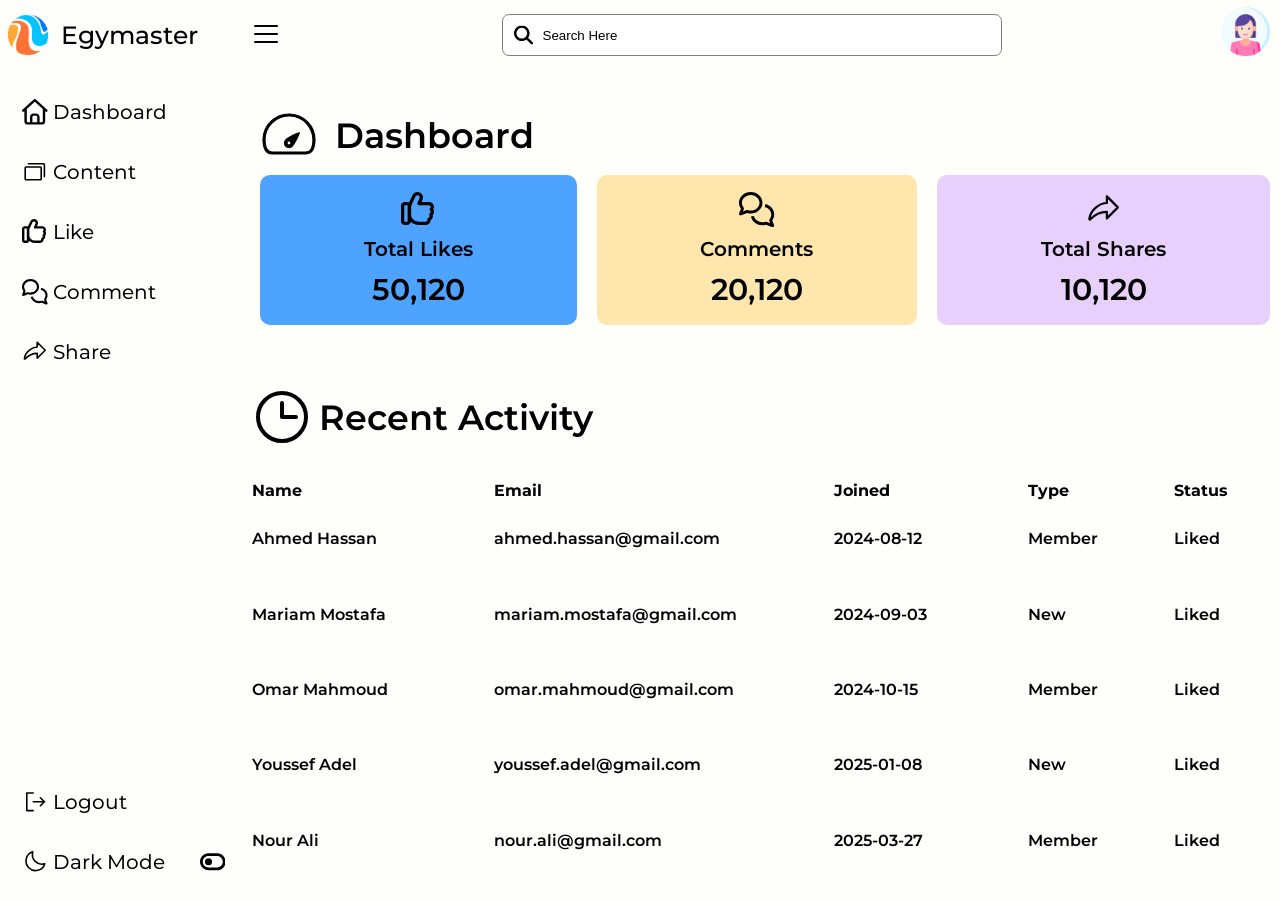
==== dash.html @ 86c59e16 "Add files via upload" ====
<!DOCTYPE html>
<html lang="en">
<head>
    <meta charset="UTF-8">
    <meta name="viewport" content="width=device-width, initial-scale=1.0">
    <title>Egymaster</title>
    <link rel="stylesheet" href="dash.css">
    <link rel="stylesheet" href="assets/fontawesome/css/all.min.css">
</head>

<body>

    <div class="myLayout">

        <aside class="mySide">

            <a class="myLogo" href="#link">
                <img src="assets/brand.png" alt="">
                <span class="sidebarText">Egymaster</span>
            </a>

            <nav>
                <ul id="main-links">
                    <li>
                        <a href="#link">
                            <svg class="myIcon" xmlns="http://www.w3.org/2000/svg" viewBox="0 0 512 512"> <path fill="currentColor" d="M240 6.1c9.1-8.2 22.9-8.2 32 0l232 208c9.9 8.8 10.7 24 1.8 33.9s-24 10.7-33.9 1.8l-8-7.2 0 205.3c0 35.3-28.7 64-64 64l-288 0c-35.3 0-64-28.7-64-64l0-205.3-8 7.2c-9.9 8.8-25 8-33.9-1.8s-8-25 1.8-33.9L240 6.1zm16 50.1L96 199.7 96 448c0 8.8 7.2 16 16 16l48 0 0-104c0-39.8 32.2-72 72-72l48 0c39.8 0 72 32.2 72 72l0 104 48 0c8.8 0 16-7.2 16-16l0-248.3-160-143.4zM208 464l96 0 0-104c0-13.3-10.7-24-24-24l-48 0c-13.3 0-24 10.7-24 24l0 104z"/></svg>
                            <span class="sidebarText">Dashboard</span>
                        </a>
                    </li>
                    <li>
                        <a href="#link">
                            <svg class="myIcon" xmlns="http://www.w3.org/2000/svg" viewBox="0 0 256 256"> <rect width="256" height="256" fill="none"/><rect x="32" y="80" width="160" height="128" rx="8" fill="none" stroke="currentColor" stroke-linecap="round" stroke-linejoin="round" stroke-width="16"/><path d="M64,48H216a8,8,0,0,1,8,8V176" fill="none" stroke="currentColor" stroke-linecap="round" stroke-linejoin="round" stroke-width="16"/></svg>
                            <span class="sidebarText">Content</span>
                        </a>
                    </li>
                    <li>
                        <a href="#link">
                            <svg class="myIcon" xmlns="http://www.w3.org/2000/svg" viewBox="0 0 512 512"> <path fill="currentColor" d="M171.5 38.8C192.3 4 236.5-10 274 7.6l7.2 3.8C316 32.3 330 76.5 312.4 114l0 0-14.1 30 109.7 0 7.4 .4c36.3 3.7 64.6 34.4 64.6 71.6 0 13.2-3.6 25.4-9.8 36 6.1 10.6 9.7 22.8 9.8 36 0 18.3-6.9 34.8-18 47.5 1.3 5.3 2 10.8 2 16.5 0 25.1-12.9 47-32.2 59.9-1.9 35.5-29.4 64.2-64.4 67.7l-7.4 .4-104.1 0c-18 0-35.9-3.4-52.6-9.9l-7.1-3-.7-.3-6.6-3.2-.7-.3-12.2-6.5c-12.3-6.5-23.3-14.7-32.9-24.1-4.1 26.9-27.3 47.4-55.3 47.4l-32 0c-30.9 0-56-25.1-56-56L0 200c0-30.9 25.1-56 56-56l32 0c10.8 0 20.9 3.1 29.5 8.5l50.1-106.5 .6-1.2 2.7-5 .6-.9zM56 192c-4.4 0-8 3.6-8 8l0 224c0 4.4 3.6 8 8 8l32 0c4.4 0 8-3.6 8-8l0-224c0-4.4-3.6-8-8-8l-32 0zM253.6 51c-14.8-6.9-32.3-1.6-40.7 12l-2.2 4-56.8 120.9c-3.5 7.5-5.5 15.5-6 23.7l-.1 4.2 0 112.9 .2 7.9c2.4 32.7 21.4 62.1 50.7 77.7l11.5 6.1 6.3 3.1c12.4 5.6 25.8 8.5 39.4 8.5l104.1 0 2.4-.1c12.1-1.2 21.6-11.5 21.6-23.9l-.2-2.6c-.1-.9-.2-1.7-.4-2.6-2.7-12.1 4.3-24.2 16-28 9.7-3.1 16.6-12.2 16.6-22.8 0-4.3-1.1-8.2-3.1-11.8-6.3-11.1-2.8-25.2 8-32 6.8-4.3 11.2-11.8 11.2-20.2 0-7.1-3.1-13.5-8.2-18-5.2-4.6-8.2-11.1-8.2-18s3-13.4 8.2-18c5.1-4.5 8.2-10.9 8.2-18l-.1-2.4c-1.1-11.3-10.1-20.3-21.4-21.4l-2.4-.1-147.5 0c-8.2 0-15.8-4.2-20.2-11.1-4.4-6.9-5-15.7-1.5-23.1L269 93.6c7-15 1.4-32.7-12.5-41L253.6 51z"/></svg>
                            <span class="sidebarText">Like</span>
                        </a>
                    </li>
                    <li>
                        <a href="#link">
                            <svg class="myIcon" xmlns="http://www.w3.org/2000/svg" viewBox="0 0 576 512"> <path fill="currentColor" d="M76.2 258.7c6.1-15.2 4-32.6-5.6-45.9-14.5-20.1-22.6-43.7-22.6-68.8 0-66.8 60.5-128 144-128s144 61.2 144 128-60.5 128-144 128c-15.9 0-31.1-2.3-45.3-6.5-10.3-3.1-21.4-2.5-31.4 1.5l-50.4 20.2 11.4-28.5zM0 144c0 35.8 11.6 69.1 31.7 96.8L1.9 315.2c-1.3 3.2-1.9 6.6-1.9 10 0 14.8 12 26.8 26.8 26.8 3.4 0 6.8-.7 10-1.9l96.3-38.5c18.6 5.5 38.4 8.4 58.9 8.4 106 0 192-78.8 192-176S298-32 192-32 0 46.8 0 144zM384 512c20.6 0 40.3-3 58.9-8.4l96.3 38.5c3.2 1.3 6.6 1.9 10 1.9 14.8 0 26.8-12 26.8-26.8 0-3.4-.7-6.8-1.9-10l-29.7-74.4c20-27.8 31.7-61.1 31.7-96.8 0-82.4-61.7-151.5-145-170.7-1.6 16.3-5.1 31.9-10.1 46.9 63.9 14.8 107.2 67.3 107.2 123.9 0 25.1-8.1 48.7-22.6 68.8-9.6 13.3-11.7 30.6-5.6 45.9l11.4 28.5-50.4-20.2c-10-4-21.1-4.5-31.4-1.5-14.2 4.2-29.4 6.5-45.3 6.5-72.2 0-127.1-45.7-140.7-101.2-15.6 3.2-31.7 5-48.1 5.2 16.4 81.9 94.7 144 188.8 144z"/></svg>
                            <span class="sidebarText">Comment</span>
                        </a>
                    </li>
                    <li>
                        <a href="#link">
                            <svg class="myIcon" xmlns="http://www.w3.org/2000/svg" viewBox="0 0 256 256"> <rect width="256" height="256" fill="none"/><path d="M30.93,198.72C47.39,181.19,90.6,144,152,144v48l80-80L152,32V80C99.2,80,31.51,130.45,24,195.54A4,4,0,0,0,30.93,198.72Z" fill="none" stroke="currentColor" stroke-linecap="round" stroke-linejoin="round" stroke-width="16"/></svg>
                            <span class="sidebarText">Share</span>
                        </a>
                    </li>
                </ul>
                            
                <ul id="bottom-links">
                    <li>
                        <a href="#link">
                            <svg class="myIcon" xmlns="http://www.w3.org/2000/svg" viewBox="0 0 256 256"><rect width="256" height="256" fill="none"/><polyline points="112 40 48 40 48 216 112 216" fill="none" stroke="currentColor" stroke-linecap="round" stroke-linejoin="round" stroke-width="16"/><line x1="112" y1="128" x2="224" y2="128" fill="none" stroke="currentColor" stroke-linecap="round" stroke-linejoin="round" stroke-width="16"/><polyline points="184 88 224 128 184 168" fill="none" stroke="currentColor" stroke-linecap="round" stroke-linejoin="round" stroke-width="16"/></svg>
                            <span class="sidebarText">Logout</span>
                        </a>
                    </li>
                    <li>
                        <a id="darkModeAnchor" href="#link">
                            <svg id="darkModeMoon" class="myIcon" xmlns="http://www.w3.org/2000/svg" viewBox="0 0 256 256"><rect width="256" height="256" fill="none"/><path d="M108.11,28.11A96.09,96.09,0,0,0,227.89,147.89,96,96,0,1,1,108.11,28.11Z" fill="none" stroke="currentColor" stroke-linecap="round" stroke-linejoin="round" stroke-width="16"/></svg>
                            <span class="sidebarText">Dark Mode</span>
                            <svg id="darkModeIcon" class="myIcon" xmlns="http://www.w3.org/2000/svg" viewBox="0 0 576 512"> 
                                <g class="state-off"><path d="M384 128c70.7 0 128 57.3 128 128S454.7 384 384 384l-192 0c-70.7 0-128-57.3-128-128s57.3-128 128-128l192 0zM576 256c0-106-86-192-192-192L192 64C86 64 0 150 0 256S86 448 192 448l192 0c106 0 192-86 192-192zM192 336a80 80 0 1 0 0-160 80 80 0 1 0 0 160z"/></g>
                                <g class="state-on" style="display: none;"><path d="M192 64C86 64 0 150 0 256S86 448 192 448l192 0c106 0 192-86 192-192S490 64 384 64L192 64zm192 96a96 96 0 1 1 0 192 96 96 0 1 1 0-192z"/></g>
                            </svg>
                        </a>
                    </li>
                </ul>

            </nav>
        </aside>

        <main>
            <nav class="myNav">
                <button id="listIcon" aria-expanded="false" aria-controls="sidebarText"> 
                    <svg class="myIcon" xmlns="http://www.w3.org/2000/svg" viewBox="0 0 256 256"><rect width="256" height="256" fill="none"/><line x1="40" y1="128" x2="216" y2="128" fill="none" stroke="currentColor" stroke-linecap="round" stroke-linejoin="round" stroke-width="16"/><line x1="40" y1="64" x2="216" y2="64" fill="none" stroke="currentColor" stroke-linecap="round" stroke-linejoin="round" stroke-width="16"/><line x1="40" y1="192" x2="216" y2="192" fill="none" stroke="currentColor" stroke-linecap="round" stroke-linejoin="round" stroke-width="16"/></svg>
                    <!-- list icon -->

                </button>
        
                <form class="searchForm" role="search">
                    <svg class="myIcon" xmlns="http://www.w3.org/2000/svg" viewBox="0 0 512 512"> <path d="M416 208c0 45.9-14.9 88.3-40 122.7L502.6 457.4c12.5 12.5 12.5 32.8 0 45.3s-32.8 12.5-45.3 0L330.7 376C296.3 401.1 253.9 416 208 416 93.1 416 0 322.9 0 208S93.1 0 208 0 416 93.1 416 208zM208 352a144 144 0 1 0 0-288 144 144 0 1 0 0 288z"/></svg>
                    <!-- search icon -->

                    <input class="searchBar" type="search" placeholder="Search Here" aria-label="Search"/>
                </form>
        
                <div id="navProfile">
                    <img src="assets/profile.png" alt="">
                </div>
            </nav>

            <div id="dashboard">
                <div class="header">
                    <svg class="myIcon" style="fill-rule:evenodd;clip-rule:evenodd;stroke-linejoin:round;stroke-miterlimit:2;">
                        <g>
                            <path d="M55.479,59L22.519,59C18.746,59 15.433,56.615 14.275,53.065C13.392,50.356 12.964,47.525 13.002,44.65C13.192,30.215 25.345,18.532 39.903,19.015C53.977,19.497 65,30.911 65,45C65,47.708 64.585,50.378 63.767,52.934C62.605,56.562 59.274,59 55.479,59ZM39.025,21C25.95,21 15.174,31.621 15.002,44.676C14.967,47.331 15.362,49.945 16.176,52.445C17.065,55.169 19.614,57 22.519,57L55.479,57C58.402,57 60.967,55.121 61.862,52.324C62.617,49.965 63,47.501 63,45C63,31.994 52.825,21.458 39.835,21.014C39.564,21.005 39.295,21 39.025,21Z" style="fill-rule:nonzero;"/>
                            <path d="M42.146,51.218C40.389,52.975 37.539,52.975 35.782,51.218C34.025,49.461 34.025,46.611 35.782,44.854C37.539,43.097 48.51,37.076 49.217,37.783C49.924,38.49 43.904,49.46 42.146,51.218ZM39,46C37.895,46 37,46.895 37,48C37,49.105 37.895,50 39,50C40.105,50 41,49.105 41,48C41,46.895 40.105,46 39,46Z" style="fill-rule:nonzero;"/>
                        </g>
                    </svg>
                    <span>Dashboard</span>
                </div>

                <div id="dashCards">
                    <div class="dashCard" id="dc1">
                        <svg class="myIcon" xmlns="http://www.w3.org/2000/svg" viewBox="0 0 512 512"> <path d="M171.5 38.8C192.3 4 236.5-10 274 7.6l7.2 3.8C316 32.3 330 76.5 312.4 114l0 0-14.1 30 109.7 0 7.4 .4c36.3 3.7 64.6 34.4 64.6 71.6 0 13.2-3.6 25.4-9.8 36 6.1 10.6 9.7 22.8 9.8 36 0 18.3-6.9 34.8-18 47.5 1.3 5.3 2 10.8 2 16.5 0 25.1-12.9 47-32.2 59.9-1.9 35.5-29.4 64.2-64.4 67.7l-7.4 .4-104.1 0c-18 0-35.9-3.4-52.6-9.9l-7.1-3-.7-.3-6.6-3.2-.7-.3-12.2-6.5c-12.3-6.5-23.3-14.7-32.9-24.1-4.1 26.9-27.3 47.4-55.3 47.4l-32 0c-30.9 0-56-25.1-56-56L0 200c0-30.9 25.1-56 56-56l32 0c10.8 0 20.9 3.1 29.5 8.5l50.1-106.5 .6-1.2 2.7-5 .6-.9zM56 192c-4.4 0-8 3.6-8 8l0 224c0 4.4 3.6 8 8 8l32 0c4.4 0 8-3.6 8-8l0-224c0-4.4-3.6-8-8-8l-32 0zM253.6 51c-14.8-6.9-32.3-1.6-40.7 12l-2.2 4-56.8 120.9c-3.5 7.5-5.5 15.5-6 23.7l-.1 4.2 0 112.9 .2 7.9c2.4 32.7 21.4 62.1 50.7 77.7l11.5 6.1 6.3 3.1c12.4 5.6 25.8 8.5 39.4 8.5l104.1 0 2.4-.1c12.1-1.2 21.6-11.5 21.6-23.9l-.2-2.6c-.1-.9-.2-1.7-.4-2.6-2.7-12.1 4.3-24.2 16-28 9.7-3.1 16.6-12.2 16.6-22.8 0-4.3-1.1-8.2-3.1-11.8-6.3-11.1-2.8-25.2 8-32 6.8-4.3 11.2-11.8 11.2-20.2 0-7.1-3.1-13.5-8.2-18-5.2-4.6-8.2-11.1-8.2-18s3-13.4 8.2-18c5.1-4.5 8.2-10.9 8.2-18l-.1-2.4c-1.1-11.3-10.1-20.3-21.4-21.4l-2.4-.1-147.5 0c-8.2 0-15.8-4.2-20.2-11.1-4.4-6.9-5-15.7-1.5-23.1L269 93.6c7-15 1.4-32.7-12.5-41L253.6 51z"/> </svg>
                        <span class="dashCardTitle">Total Likes</span>
                        <span class="dashCardNumber">50,120</span>
                    </div>
                    <div class="dashCard" id="dc2">
                        <svg class="myIcon" xmlns="http://www.w3.org/2000/svg" viewBox="0 0 576 512"> <path d="M76.2 258.7c6.1-15.2 4-32.6-5.6-45.9-14.5-20.1-22.6-43.7-22.6-68.8 0-66.8 60.5-128 144-128s144 61.2 144 128-60.5 128-144 128c-15.9 0-31.1-2.3-45.3-6.5-10.3-3.1-21.4-2.5-31.4 1.5l-50.4 20.2 11.4-28.5zM0 144c0 35.8 11.6 69.1 31.7 96.8L1.9 315.2c-1.3 3.2-1.9 6.6-1.9 10 0 14.8 12 26.8 26.8 26.8 3.4 0 6.8-.7 10-1.9l96.3-38.5c18.6 5.5 38.4 8.4 58.9 8.4 106 0 192-78.8 192-176S298-32 192-32 0 46.8 0 144zM384 512c20.6 0 40.3-3 58.9-8.4l96.3 38.5c3.2 1.3 6.6 1.9 10 1.9 14.8 0 26.8-12 26.8-26.8 0-3.4-.7-6.8-1.9-10l-29.7-74.4c20-27.8 31.7-61.1 31.7-96.8 0-82.4-61.7-151.5-145-170.7-1.6 16.3-5.1 31.9-10.1 46.9 63.9 14.8 107.2 67.3 107.2 123.9 0 25.1-8.1 48.7-22.6 68.8-9.6 13.3-11.7 30.6-5.6 45.9l11.4 28.5-50.4-20.2c-10-4-21.1-4.5-31.4-1.5-14.2 4.2-29.4 6.5-45.3 6.5-72.2 0-127.1-45.7-140.7-101.2-15.6 3.2-31.7 5-48.1 5.2 16.4 81.9 94.7 144 188.8 144z"/> </svg>
                        <span class="dashCardTitle">Comments</span>
                        <span class="dashCardNumber">20,120</span>
                    </div>
                    <div class="dashCard" id="dc3">
                        <svg class="myIcon" xmlns="http://www.w3.org/2000/svg" viewBox="0 0 256 256"> <rect width="256" height="256" fill="none"/> <path d="M30.93,198.72C47.39,181.19,90.6,144,152,144v48l80-80L152,32V80C99.2,80,31.51,130.45,24,195.54A4,4,0,0,0,30.93,198.72Z" fill="none" stroke="currentColor" stroke-linecap="round" stroke-linejoin="round" stroke-width="16"/> </svg>
                        <span class="dashCardTitle">Total Shares</span>
                        <span class="dashCardNumber">10,120</span>
                    </div>
                </div>
            </div>

            <div id="recentActivity">
                <div class="header">
                    <svg class="myIcon" xmlns="http://www.w3.org/2000/svg" viewBox="0 0 256 256"><rect width="256" height="256" fill="none"/><circle cx="128" cy="128" r="96" fill="none" stroke="currentColor" stroke-linecap="round" stroke-linejoin="round" stroke-width="16"/><polyline points="128 72 128 128 184 128" fill="none" stroke="currentColor" stroke-linecap="round" stroke-linejoin="round" stroke-width="16"/></svg>
                    <span>Recent Activity</span>
                </div>

                <table class="users">
                    <thead>
                        <tr>
                            <th class="name">Name</th>
                            <th class="email">Email</th>
                            <th class="joined">Joined</th>
                            <th class="type">Type</th>
                            <th class="status">Status</th>
                        </tr>
                    </thead>
                
                    <tbody>
                        <tr>
                            <td class="name">Ahmed Hassan</td>
                            <td class="email">ahmed.hassan@gmail.com</td>
                            <td class="joined">2024-08-12</td>
                            <td class="type">Member</td>
                            <td class="status">Liked</td>
                        </tr>
                
                        <tr>
                            <td class="name">Mariam Mostafa</td>
                            <td class="email">mariam.mostafa@gmail.com</td>
                            <td class="joined">2024-09-03</td>
                            <td class="type">New</td>
                            <td class="status">Liked</td>
                        </tr>
                
                        <tr>
                            <td class="name">Omar Mahmoud</td>
                            <td class="email">omar.mahmoud@gmail.com</td>
                            <td class="joined">2024-10-15</td>
                            <td class="type">Member</td>
                            <td class="status">Liked</td>
                        </tr>
                
                        <tr>
                            <td class="name">Youssef Adel</td>
                            <td class="email">youssef.adel@gmail.com</td>
                            <td class="joined">2025-01-08</td>
                            <td class="type">New</td>
                            <td class="status">Liked</td>
                        </tr>
                
                        <tr>
                            <td class="name">Nour Ali</td>
                            <td class="email">nour.ali@gmail.com</td>
                            <td class="joined">2025-03-27</td>
                            <td class="type">Member</td>
                            <td class="status">Liked</td>
                        </tr>
                    </tbody>
                </table>
            </div>
        </main>
        
    </div>




    

    <script src="dash.js"></script>
</body>

</html>
---- dash.css ----
@font-face {
    font-family: "Montserrat";
    src: url("assets/Montserrat-VariableFont_wght.ttf") format("truetype");
    font-weight: 100 900;
}


:root {
    --nav-height: 70px;
    /* So that the nav has same height as the logo and brandtext */
}


* {
    padding: 0px;
    margin: 0px;
    box-sizing: border-box;
    /* border: 1px solid red; */
}


body{
    font-family: "Montserrat", sans-serif;
    font-weight: 600;
    
    background: #FEFEFA;
}

body.dark {
    background: #1F1F1E;
    color: #FEFEFA;
}


button {
    background-color: transparent;
    border: 0;
    cursor: pointer;
    transition: all 0.3s ease;
    
}


ul {
    list-style: none;

    li a {
        text-decoration: none; 
        color: inherit;
        transition: all 0.3s ease;
        
    }
}

input::placeholder{
    color: black;
}

body.dark input::placeholder{
    color: #FEFEFA;
}

button:hover, a:hover {
    background-color: rgba(0, 0, 0, 0.136) !important;
}

body.dark button:hover, body.dark a:hover {
    background-color: rgba(255, 255, 255, 0.136) !important;
}


.myLayout {
    display: grid;
    grid-template-columns: 250px auto;
    /* controls the size of the sidebar */
}

.myLayout.collapsed {
    grid-template-columns: 90px auto;
}


.myNav {
    display: flex;
    justify-content: space-between;
    align-items: center;
    /* controls aliging of 3 nav items */

    height: var(--nav-height);
    padding-right: 10px;
    margin-bottom: 25px;

    button .myIcon {
        width:  2rem;
        aspect-ratio: 1;
    }
}



#navProfile {
    height: 70%;
    transform: translateY(-8%);

    border-radius: 50%;
    object-fit: cover;
    cursor: pointer;

    img {
        height: 100%;
    }
}



.myIcon {
    width:  1.2rem;
    aspect-ratio: 1;
}

body.dark .myIcon {
    fill: #FEFEFA;
    color: #FEFEFA;
    z-index: 2;
}



.searchForm{
    position: relative;

    height: 42px;
    width:  80%;
    max-width: 500px;

    .myIcon {
        position: absolute;
        left: 12px;
        top: 50%;
        transform: translateY(-50%);
    }

    input {
        padding-left: 40px;

        height: 100%;
        width:  100%;

        border-radius: 7px;
        border: 1px solid gray;
    }
}


body.dark input {
    background-color: #484848;
}



.mySide .myLogo {
    display: flex;
    align-items: center;
    /* so that the brand logo and brand text are aligned vertically */

    width:  100%;
    height: var(--nav-height);
    margin-bottom: 22px;

    text-decoration: none;
    font-size: 25px;
    font-weight: 500;
    color: inherit;

    img {
        height:  80%;
        margin-right: 5px;
    }
}

.mySide.collapsed a.myLogo {
    justify-content: center;
}

.mySide.collapsed .sidebarText, .mySide.collapsed #darkModeMoon {
    display: none;
}

.mySide.collapsed #darkModeIcon {
    margin-left: 0;
}




.mySide nav {
    display: flex;
    flex-direction: column;
    justify-content: space-between;
    /* makes space between main links and bottom links */

    height: calc(100dvh - 110px);    
}



#main-links, #bottom-links {
    display: flex;
    flex-direction: column;

    gap: 20px;
    /* betwen each link in main/bottom links */
    
    a {
        height: 40px;
    }
}



#main-links li a, #bottom-links li a {
    display: flex;
    align-items: center;
    gap: 5px;
    /* between link icon and text */

    width: 100%;
    padding: 0;
    padding-left: 22px;

    font-size: 20px;
    font-weight: 450;

    .myIcon {
        width:  1.6rem;
        aspect-ratio: 1;
    }
}

.mySide.collapsed #main-links li a, .mySide.collapsed  #bottom-links li a {
    justify-content: center;
    padding-left: 0;
}



#darkModeIcon {
    margin-left: 30px;
}


.header {
    display: flex;
    align-items: center;
    gap: 5px;
    font-size: 35px;

    .myIcon {
        width:  5rem;

        path {
            fill: currentColor;
            stroke: currentColor;
            stroke-width: 1.2;
        }
    }
}


#dashCards {
    display: grid;
    grid-template-columns: repeat(3, auto);
    gap: 20px;

    margin: 0 10px 60px;


}

.dashCard {
    display: flex;
    flex-direction: column;
    align-items: center;
    justify-content: center;
    gap: 10px;

    height: 150px;

    border-radius: 10px;

    .myIcon {
        width:  2.2rem;
    }

    .dashCardTitle {
        font-size: 20px;
        z-index: 2;
    }

    .dashCardNumber{
        font-size: 30px;
        z-index: 2;
    }
}

#dc1 {
    position: relative;
    background-color: #4da3ff;
}

#dc2 {
    position: relative;
    background-color: #ffe6ac;
}

#dc3 {
    position: relative;
    background-color: #e7d1fc;
}

body.dark #dc1::after {
    content: "";
    background-color: #000000a0;
    position: absolute;
    inset: 0;
    border-radius: inherit;
}

body.dark #dc2::after {
    content: "";
    background-color: #000000a0;
    position: absolute;
    inset: 0;
    border-radius: inherit;
}

body.dark #dc3::after {
    content: "";
    background-color: #000000a0;
    position: absolute;
    inset: 0;
    border-radius: inherit;
}

#recentActivity {
    .myIcon {
        width: 4rem;
    }
}

.users{

    width: 100%;
    height: 400px;
    padding-right: 50px;
    margin-top: 30px;

    th {
        text-align: left;
    }

    .name {
        width: 25%;
    }

    .email {
        width: 35%;
    }

    .joined {
        width: 20%;
    }

    .type {
        width: 15%;
    }
}


@media (max-width : 920px) {
    #dashCards {
        grid-template-columns: auto;
    }

    #main-links li a, #bottom-links li a {
        justify-content: center;
        padding-left: 0;
    }

    .sidebarText {
        display: none;
    }


}
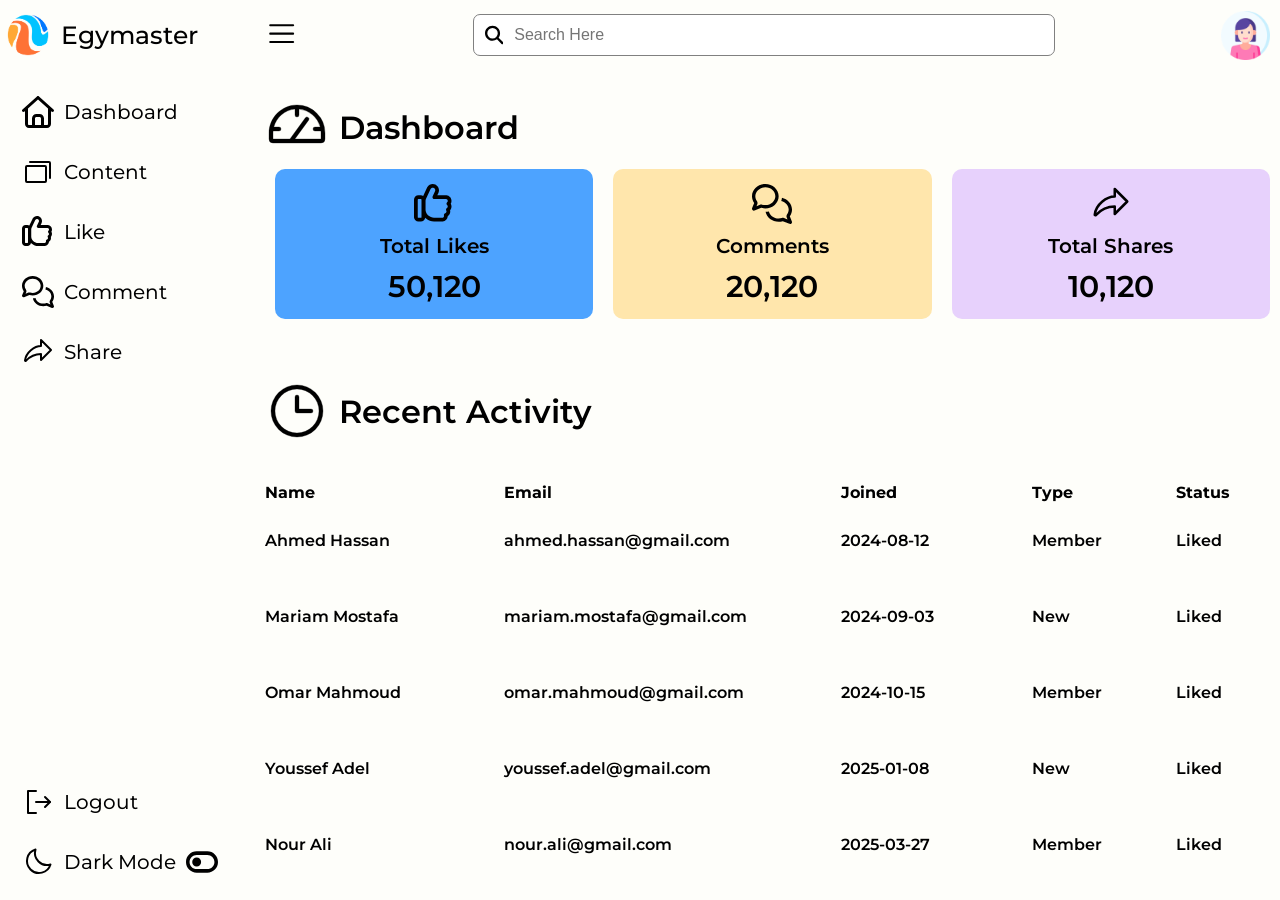
==== commit 0936058a: "Add files via upload" ====
--- a/dash.html
+++ b/dash.html
@@ -5,7 +5,6 @@
     <meta name="viewport" content="width=device-width, initial-scale=1.0">
     <title>Egymaster</title>
     <link rel="stylesheet" href="dash.css">
-    <link rel="stylesheet" href="assets/fontawesome/css/all.min.css">
 </head>
 
 <body>
@@ -97,12 +96,7 @@
 
             <div id="dashboard">
                 <div class="header">
-                    <svg class="myIcon" style="fill-rule:evenodd;clip-rule:evenodd;stroke-linejoin:round;stroke-miterlimit:2;">
-                        <g>
-                            <path d="M55.479,59L22.519,59C18.746,59 15.433,56.615 14.275,53.065C13.392,50.356 12.964,47.525 13.002,44.65C13.192,30.215 25.345,18.532 39.903,19.015C53.977,19.497 65,30.911 65,45C65,47.708 64.585,50.378 63.767,52.934C62.605,56.562 59.274,59 55.479,59ZM39.025,21C25.95,21 15.174,31.621 15.002,44.676C14.967,47.331 15.362,49.945 16.176,52.445C17.065,55.169 19.614,57 22.519,57L55.479,57C58.402,57 60.967,55.121 61.862,52.324C62.617,49.965 63,47.501 63,45C63,31.994 52.825,21.458 39.835,21.014C39.564,21.005 39.295,21 39.025,21Z" style="fill-rule:nonzero;"/>
-                            <path d="M42.146,51.218C40.389,52.975 37.539,52.975 35.782,51.218C34.025,49.461 34.025,46.611 35.782,44.854C37.539,43.097 48.51,37.076 49.217,37.783C49.924,38.49 43.904,49.46 42.146,51.218ZM39,46C37.895,46 37,46.895 37,48C37,49.105 37.895,50 39,50C40.105,50 41,49.105 41,48C41,46.895 40.105,46 39,46Z" style="fill-rule:nonzero;"/>
-                        </g>
-                    </svg>
+                    <svg class="myIcon" xmlns="http://www.w3.org/2000/svg" width="84" height="84" fill="#000000" viewBox="0 0 256 256"><path d="M207.06,72.67A111.24,111.24,0,0,0,128,40h-.4C66.07,40.21,16,91,16,153.13V176a16,16,0,0,0,16,16H224a16,16,0,0,0,16-16V152A111.25,111.25,0,0,0,207.06,72.67ZM224,176H119.71l54.76-75.3a8,8,0,0,0-12.94-9.42L99.92,176H32V153.13c0-3.08.15-6.12.43-9.13H56a8,8,0,0,0,0-16H35.27c10.32-38.86,44-68.24,84.73-71.66V80a8,8,0,0,0,16,0V56.33A96.14,96.14,0,0,1,221,128H200a8,8,0,0,0,0,16h23.67c.21,2.65.33,5.31.33,8Z"></path></svg>
                     <span>Dashboard</span>
                 </div>
 
@@ -127,63 +121,66 @@
 
             <div id="recentActivity">
                 <div class="header">
-                    <svg class="myIcon" xmlns="http://www.w3.org/2000/svg" viewBox="0 0 256 256"><rect width="256" height="256" fill="none"/><circle cx="128" cy="128" r="96" fill="none" stroke="currentColor" stroke-linecap="round" stroke-linejoin="round" stroke-width="16"/><polyline points="128 72 128 128 184 128" fill="none" stroke="currentColor" stroke-linecap="round" stroke-linejoin="round" stroke-width="16"/></svg>
+                    <svg class="myIcon" xmlns="http://www.w3.org/2000/svg" width="84" height="84" fill="#000000" viewBox="0 0 256 256"><path d="M128,24A104,104,0,1,0,232,128,104.11,104.11,0,0,0,128,24Zm0,192a88,88,0,1,1,88-88A88.1,88.1,0,0,1,128,216Zm64-88a8,8,0,0,1-8,8H128a8,8,0,0,1-8-8V72a8,8,0,0,1,16,0v48h48A8,8,0,0,1,192,128Z"></path></svg>
                     <span>Recent Activity</span>
                 </div>
 
-                <table class="users">
-                    <thead>
-                        <tr>
-                            <th class="name">Name</th>
-                            <th class="email">Email</th>
-                            <th class="joined">Joined</th>
-                            <th class="type">Type</th>
-                            <th class="status">Status</th>
-                        </tr>
-                    </thead>
-                
-                    <tbody>
-                        <tr>
-                            <td class="name">Ahmed Hassan</td>
-                            <td class="email">ahmed.hassan@gmail.com</td>
-                            <td class="joined">2024-08-12</td>
-                            <td class="type">Member</td>
-                            <td class="status">Liked</td>
-                        </tr>
-                
-                        <tr>
-                            <td class="name">Mariam Mostafa</td>
-                            <td class="email">mariam.mostafa@gmail.com</td>
-                            <td class="joined">2024-09-03</td>
-                            <td class="type">New</td>
-                            <td class="status">Liked</td>
-                        </tr>
-                
-                        <tr>
-                            <td class="name">Omar Mahmoud</td>
-                            <td class="email">omar.mahmoud@gmail.com</td>
-                            <td class="joined">2024-10-15</td>
-                            <td class="type">Member</td>
-                            <td class="status">Liked</td>
-                        </tr>
-                
-                        <tr>
-                            <td class="name">Youssef Adel</td>
-                            <td class="email">youssef.adel@gmail.com</td>
-                            <td class="joined">2025-01-08</td>
-                            <td class="type">New</td>
-                            <td class="status">Liked</td>
-                        </tr>
-                
-                        <tr>
-                            <td class="name">Nour Ali</td>
-                            <td class="email">nour.ali@gmail.com</td>
-                            <td class="joined">2025-03-27</td>
-                            <td class="type">Member</td>
-                            <td class="status">Liked</td>
-                        </tr>
-                    </tbody>
-                </table>
+                <div class="tableWrapper">
+                    <table class="users">
+                        <thead>
+                            <tr>
+                                <th class="name">Name</th>
+                                <th class="email">Email</th>
+                                <th class="joined">Joined</th>
+                                <th class="type">Type</th>
+                                <th class="status">Status</th>
+                            </tr>
+                        </thead>
+                    
+                        <tbody>
+                            <tr>
+                                <td class="name">Ahmed Hassan</td>
+                                <td class="email">ahmed.hassan@gmail.com</td>
+                                <td class="joined">2024-08-12</td>
+                                <td class="type">Member</td>
+                                <td class="status">Liked</td>
+                            </tr>
+                    
+                            <tr>
+                                <td class="name">Mariam Mostafa</td>
+                                <td class="email">mariam.mostafa@gmail.com</td>
+                                <td class="joined">2024-09-03</td>
+                                <td class="type">New</td>
+                                <td class="status">Liked</td>
+                            </tr>
+                    
+                            <tr>
+                                <td class="name">Omar Mahmoud</td>
+                                <td class="email">omar.mahmoud@gmail.com</td>
+                                <td class="joined">2024-10-15</td>
+                                <td class="type">Member</td>
+                                <td class="status">Liked</td>
+                            </tr>
+                    
+                            <tr>
+                                <td class="name">Youssef Adel</td>
+                                <td class="email">youssef.adel@gmail.com</td>
+                                <td class="joined">2025-01-08</td>
+                                <td class="type">New</td>
+                                <td class="status">Liked</td>
+                            </tr>
+                    
+                            <tr>
+                                <td class="name">Nour Ali</td>
+                                <td class="email">nour.ali@gmail.com</td>
+                                <td class="joined">2025-03-27</td>
+                                <td class="type">Member</td>
+                                <td class="status">Liked</td>
+                            </tr>
+                        </tbody>
+                    </table>
+                    
+                </div>
             </div>
         </main>
         
--- a/dash.css
+++ b/dash.css
@@ -1,4 +1,3 @@
-
 
 @font-face {
     font-family: "Montserrat";
@@ -17,20 +16,35 @@
     padding: 0px;
     margin: 0px;
     box-sizing: border-box;
-    /* border: 1px solid red; */
-}
-
-
-body{
+}
+
+
+body {
     font-family: "Montserrat", sans-serif;
     font-weight: 600;
-    
+
     background: #FEFEFA;
-}
+
+    /* small load animating */
+    animation: pageIn 0.4s ease-out both;
+}
+
 
 body.dark {
     background: #1F1F1E;
     color: #FEFEFA;
+}
+
+
+@keyframes pageIn {
+    from {
+        opacity: 0;
+        transform: translateY(6px);
+    }
+    to {
+        opacity: 1;
+        transform: translateY(0);
+    }
 }
 
 
@@ -39,7 +53,7 @@
     border: 0;
     cursor: pointer;
     transition: all 0.3s ease;
-    
+
 }
 
 
@@ -47,38 +61,51 @@
     list-style: none;
 
     li a {
-        text-decoration: none; 
+        text-decoration: none;
         color: inherit;
         transition: all 0.3s ease;
-        
-    }
-}
-
-input::placeholder{
-    color: black;
-}
-
-body.dark input::placeholder{
+
+    }
+
+}
+
+input::placeholder, input {
+    font-size: clamp(0.75rem, 0.636rem + 0.57vw, 1rem)
+    /* controls both placeholder and user input font size */
+}
+
+body.dark input::placeholder, body.dark input {
     color: #FEFEFA;
 }
 
-button:hover, a:hover {
+button:hover,
+a:hover {
     background-color: rgba(0, 0, 0, 0.136) !important;
 }
 
-body.dark button:hover, body.dark a:hover {
+body.dark button:hover,
+body.dark a:hover {
     background-color: rgba(255, 255, 255, 0.136) !important;
 }
 
 
 .myLayout {
     display: grid;
-    grid-template-columns: 250px auto;
-    /* controls the size of the sidebar */
-}
+    grid-template-columns: 250px minmax(0, 1fr);
+    gap: 15px;
+    /* controls sidebar (left), main layout (right) */
+}
+
 
 .myLayout.collapsed {
-    grid-template-columns: 90px auto;
+    grid-template-columns: 90px minmax(0, 1fr);
+}
+
+
+.myIcon {
+    width: 1.2em;
+    aspect-ratio: 1;
+    /* for all svg icons */
 }
 
 
@@ -86,23 +113,22 @@
     display: flex;
     justify-content: space-between;
     align-items: center;
-    /* controls aliging of 3 nav items */
+    /* controls aliging of the 3 top nav items */
 
     height: var(--nav-height);
     padding-right: 10px;
     margin-bottom: 25px;
 
     button .myIcon {
-        width:  2rem;
+        width: 2.5em;
         aspect-ratio: 1;
     }
 }
 
 
-
 #navProfile {
+    margin-left: 10px;
     height: 70%;
-    transform: translateY(-8%);
 
     border-radius: 50%;
     object-fit: cover;
@@ -111,14 +137,9 @@
     img {
         height: 100%;
     }
-}
-
-
-
-.myIcon {
-    width:  1.2rem;
-    aspect-ratio: 1;
-}
+
+}
+
 
 body.dark .myIcon {
     fill: #FEFEFA;
@@ -127,37 +148,43 @@
 }
 
 
-
-.searchForm{
+input {
+    height: 100%;
+    width: 100%;
+    border: 1px solid gray;
+    border-radius: 7px;
+    
+}
+
+
+body.dark input {
+    background-color: #484848;
+}
+
+
+.searchForm {
     position: relative;
 
+    display: flex;
+    justify-content: center;
+
     height: 42px;
-    width:  80%;
-    max-width: 500px;
-
+    width: 80%;
+    max-width: 600px;
+
+
+    /* to add icon to search form */
+    
     .myIcon {
-        position: absolute;
-        left: 12px;
-        top: 50%;
-        transform: translateY(-50%);
+        position: relative;
+        left: 30px;
     }
 
     input {
         padding-left: 40px;
-
-        height: 100%;
-        width:  100%;
-
-        border-radius: 7px;
-        border: 1px solid gray;
-    }
-}
-
-
-body.dark input {
-    background-color: #484848;
-}
-
+    }
+
+}
 
 
 .mySide .myLogo {
@@ -165,7 +192,7 @@
     align-items: center;
     /* so that the brand logo and brand text are aligned vertically */
 
-    width:  100%;
+    width: 100%;
     height: var(--nav-height);
     margin-bottom: 22px;
 
@@ -175,24 +202,26 @@
     color: inherit;
 
     img {
-        height:  80%;
+        height: 80%;
         margin-right: 5px;
-    }
-}
+        
+    }
+
+}
+
 
 .mySide.collapsed a.myLogo {
     justify-content: center;
 }
 
-.mySide.collapsed .sidebarText, .mySide.collapsed #darkModeMoon {
+.mySide.collapsed .sidebarText,
+.mySide.collapsed #darkModeMoon {
     display: none;
 }
 
 .mySide.collapsed #darkModeIcon {
     margin-left: 0;
 }
-
-
 
 
 .mySide nav {
@@ -201,53 +230,54 @@
     justify-content: space-between;
     /* makes space between main links and bottom links */
 
-    height: calc(100dvh - 110px);    
-}
-
-
-
-#main-links, #bottom-links {
+    height: calc(100dvh - 110px);
+}
+
+
+#main-links,
+#bottom-links {
     display: flex;
     flex-direction: column;
 
     gap: 20px;
     /* betwen each link in main/bottom links */
-    
+
     a {
         height: 40px;
     }
 }
 
 
-
-#main-links li a, #bottom-links li a {
+#main-links li a,
+#bottom-links li a {
     display: flex;
     align-items: center;
-    gap: 5px;
+    gap: 10px;
     /* between link icon and text */
 
     width: 100%;
     padding: 0;
     padding-left: 22px;
 
-    font-size: 20px;
+    font-size: clamp(1.125rem, 1.068rem + 0.28vw, 1.25rem);
     font-weight: 450;
 
     .myIcon {
-        width:  1.6rem;
+        width: clamp(1.8rem, 1.709rem + 0.45vw, 2rem);
         aspect-ratio: 1;
     }
-}
-
-.mySide.collapsed #main-links li a, .mySide.collapsed  #bottom-links li a {
+
+}
+
+.mySide.collapsed #main-links li a,
+.mySide.collapsed #bottom-links li a {
     justify-content: center;
     padding-left: 0;
 }
 
 
-
 #darkModeIcon {
-    margin-left: 30px;
+    /* margin-left: 30px; */
 }
 
 
@@ -255,10 +285,13 @@
     display: flex;
     align-items: center;
     gap: 5px;
-    font-size: 35px;
+    margin-bottom: 10px;
+    font-size: clamp(1.125rem, 0.727rem + 1.99vw, 2rem);
 
     .myIcon {
-        width:  5rem;
+        width: 2em;
+        height: 100%;
+        margin-right: 5px;
 
         path {
             fill: currentColor;
@@ -266,18 +299,20 @@
             stroke-width: 1.2;
         }
     }
+
 }
 
 
 #dashCards {
     display: grid;
-    grid-template-columns: repeat(3, auto);
+    grid-template-columns: repeat(3, minmax(0, 1fr));
     gap: 20px;
 
     margin: 0 10px 60px;
 
 
 }
+
 
 .dashCard {
     display: flex;
@@ -286,38 +321,44 @@
     justify-content: center;
     gap: 10px;
 
+    font-size: clamp(0.875rem, 0.705rem + 0.85vw, 1.25rem);
     height: 150px;
 
     border-radius: 10px;
 
     .myIcon {
-        width:  2.2rem;
+        width: 2em;
     }
 
     .dashCardTitle {
-        font-size: 20px;
+        font-size: 1em;
         z-index: 2;
     }
 
-    .dashCardNumber{
-        font-size: 30px;
+    .dashCardNumber {
+        font-size: 1.5em;
         z-index: 2;
     }
-}
+
+}
+
 
 #dc1 {
     position: relative;
     background-color: #4da3ff;
+    animation-delay: 0.05s;
 }
 
 #dc2 {
     position: relative;
     background-color: #ffe6ac;
+    animation-delay: 0.1s;
 }
 
 #dc3 {
     position: relative;
     background-color: #e7d1fc;
+    animation-delay: 0.15s;
 }
 
 body.dark #dc1::after {
@@ -344,18 +385,21 @@
     border-radius: inherit;
 }
 
-#recentActivity {
-    .myIcon {
-        width: 4rem;
-    }
-}
-
-.users{
-
-    width: 100%;
+
+.tableWrapper {
+    display: block;
+    overflow-x: auto;
+    padding-right: 50px;
+    font-size: clamp(0.75rem, 0.636rem + 0.57vw, 1rem);
+}
+
+
+.users {
+
+    min-width: 700px;
     height: 400px;
-    padding-right: 50px;
     margin-top: 30px;
+    border-collapse: collapse;
 
     th {
         text-align: left;
@@ -376,22 +420,31 @@
     .type {
         width: 15%;
     }
-}
-
-
-@media (max-width : 920px) {
+
+}
+
+
+
+
+@media (max-width : 510px) {
+
+    .myLayout {
+        gap: 5px;
+    }
+
     #dashCards {
         grid-template-columns: auto;
     }
 
-    #main-links li a, #bottom-links li a {
-        justify-content: center;
-        padding-left: 0;
-    }
-
-    .sidebarText {
-        display: none;
-    }
-
-
-}+}
+
+@media (max-width : 368px) {
+
+    input::placeholder {
+        visibility: hidden;
+    }
+
+}
+
+
+
